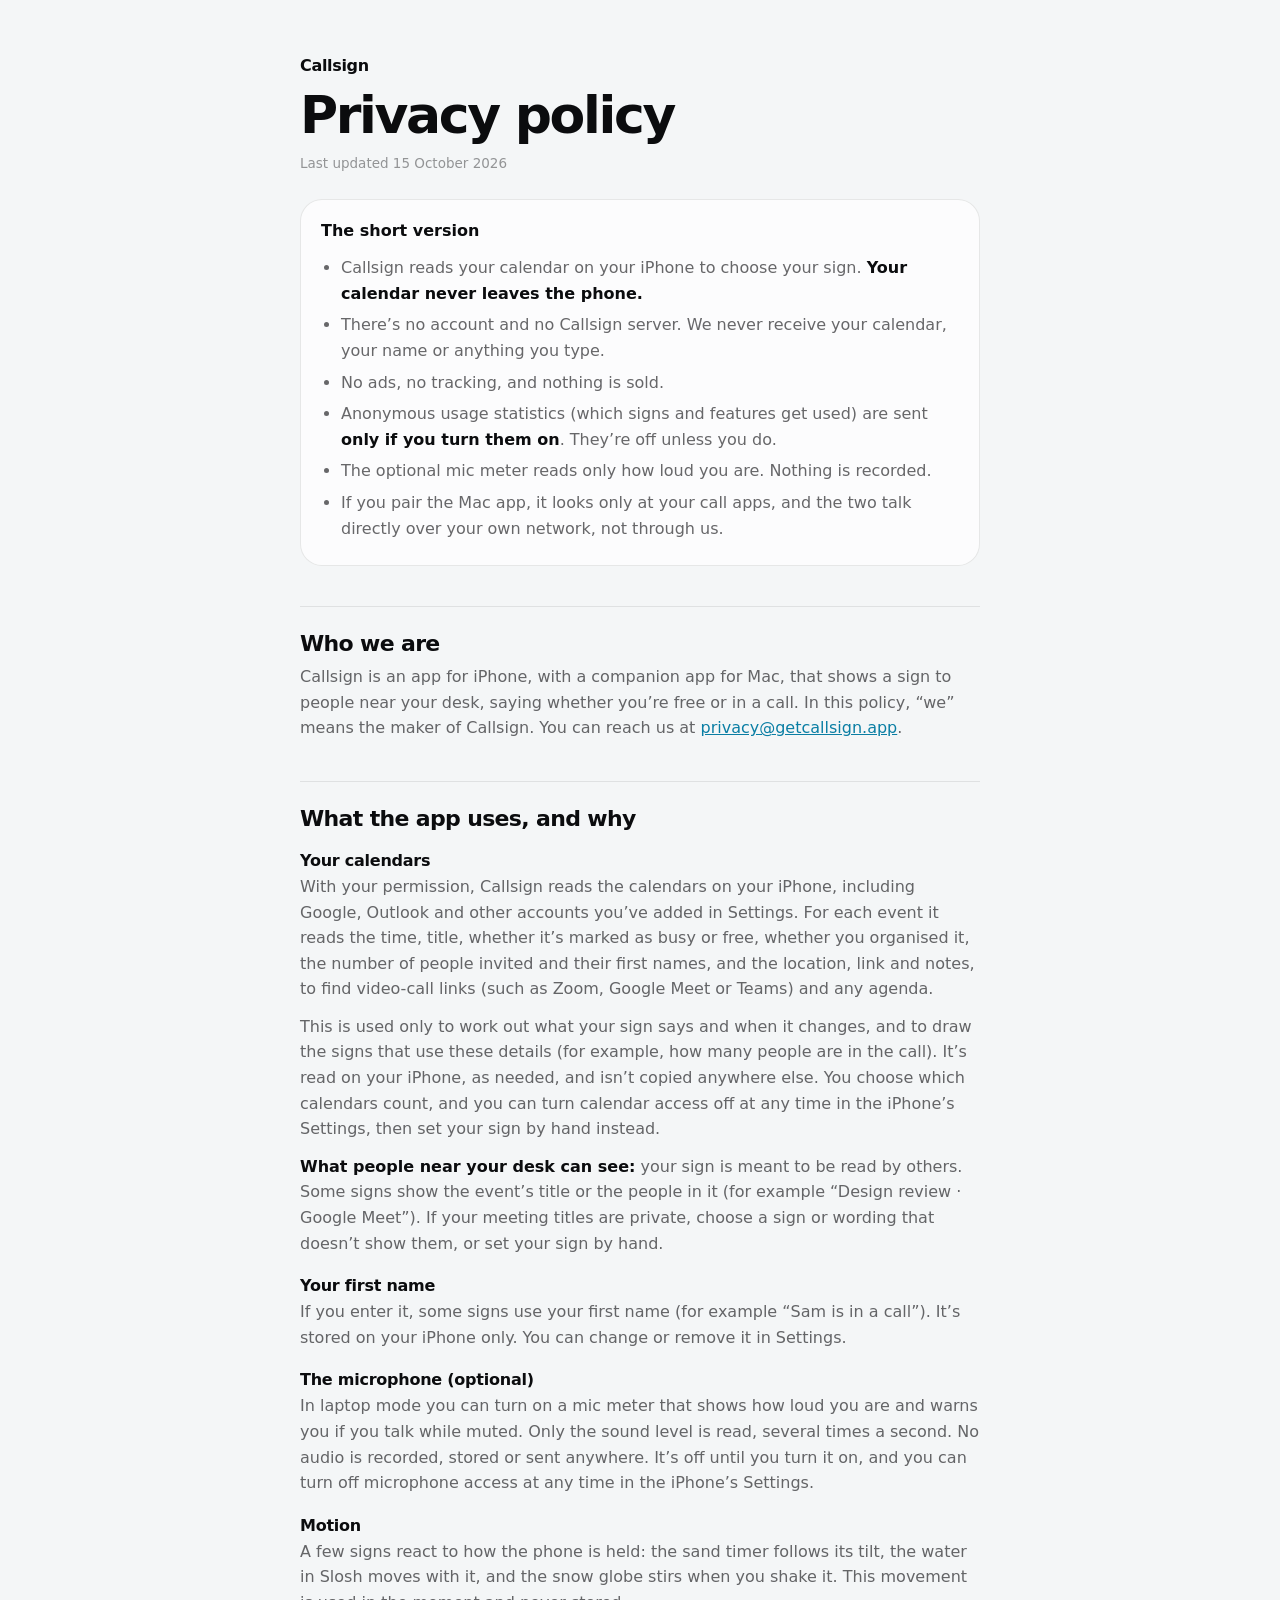
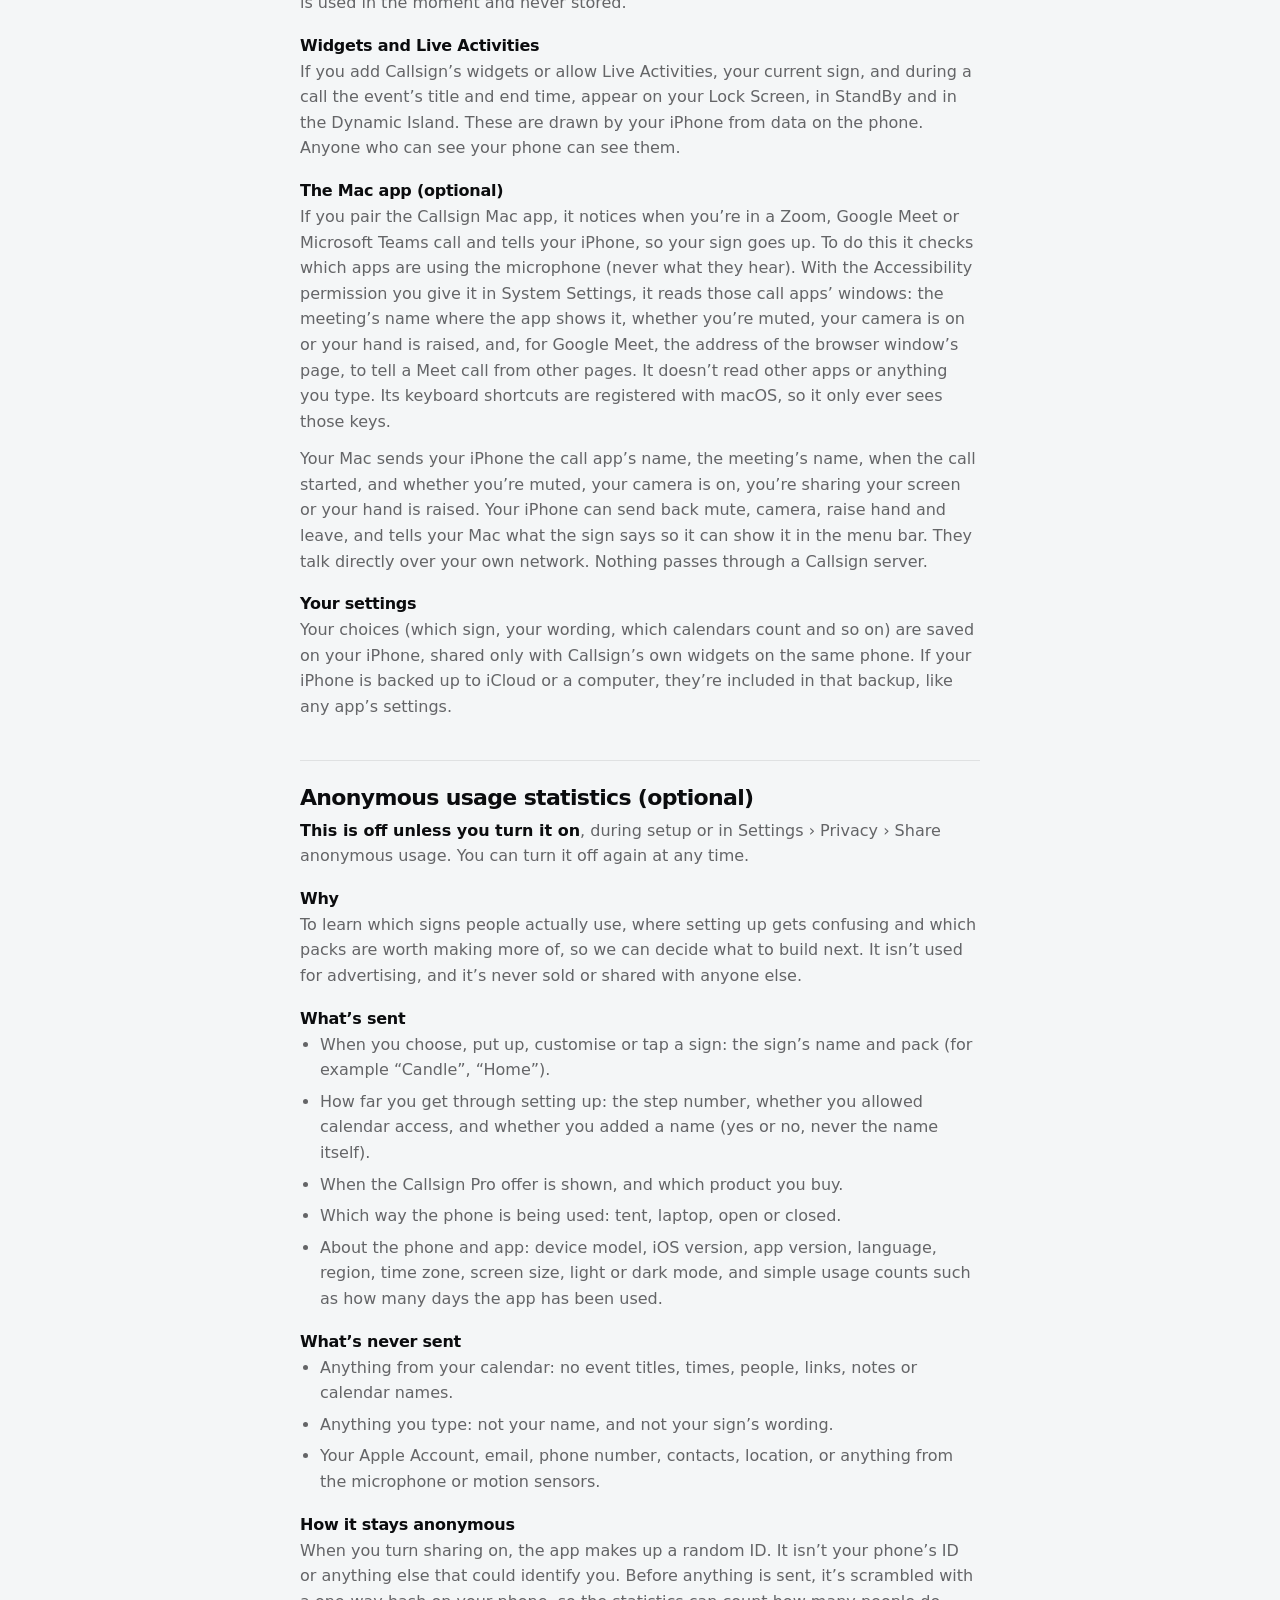
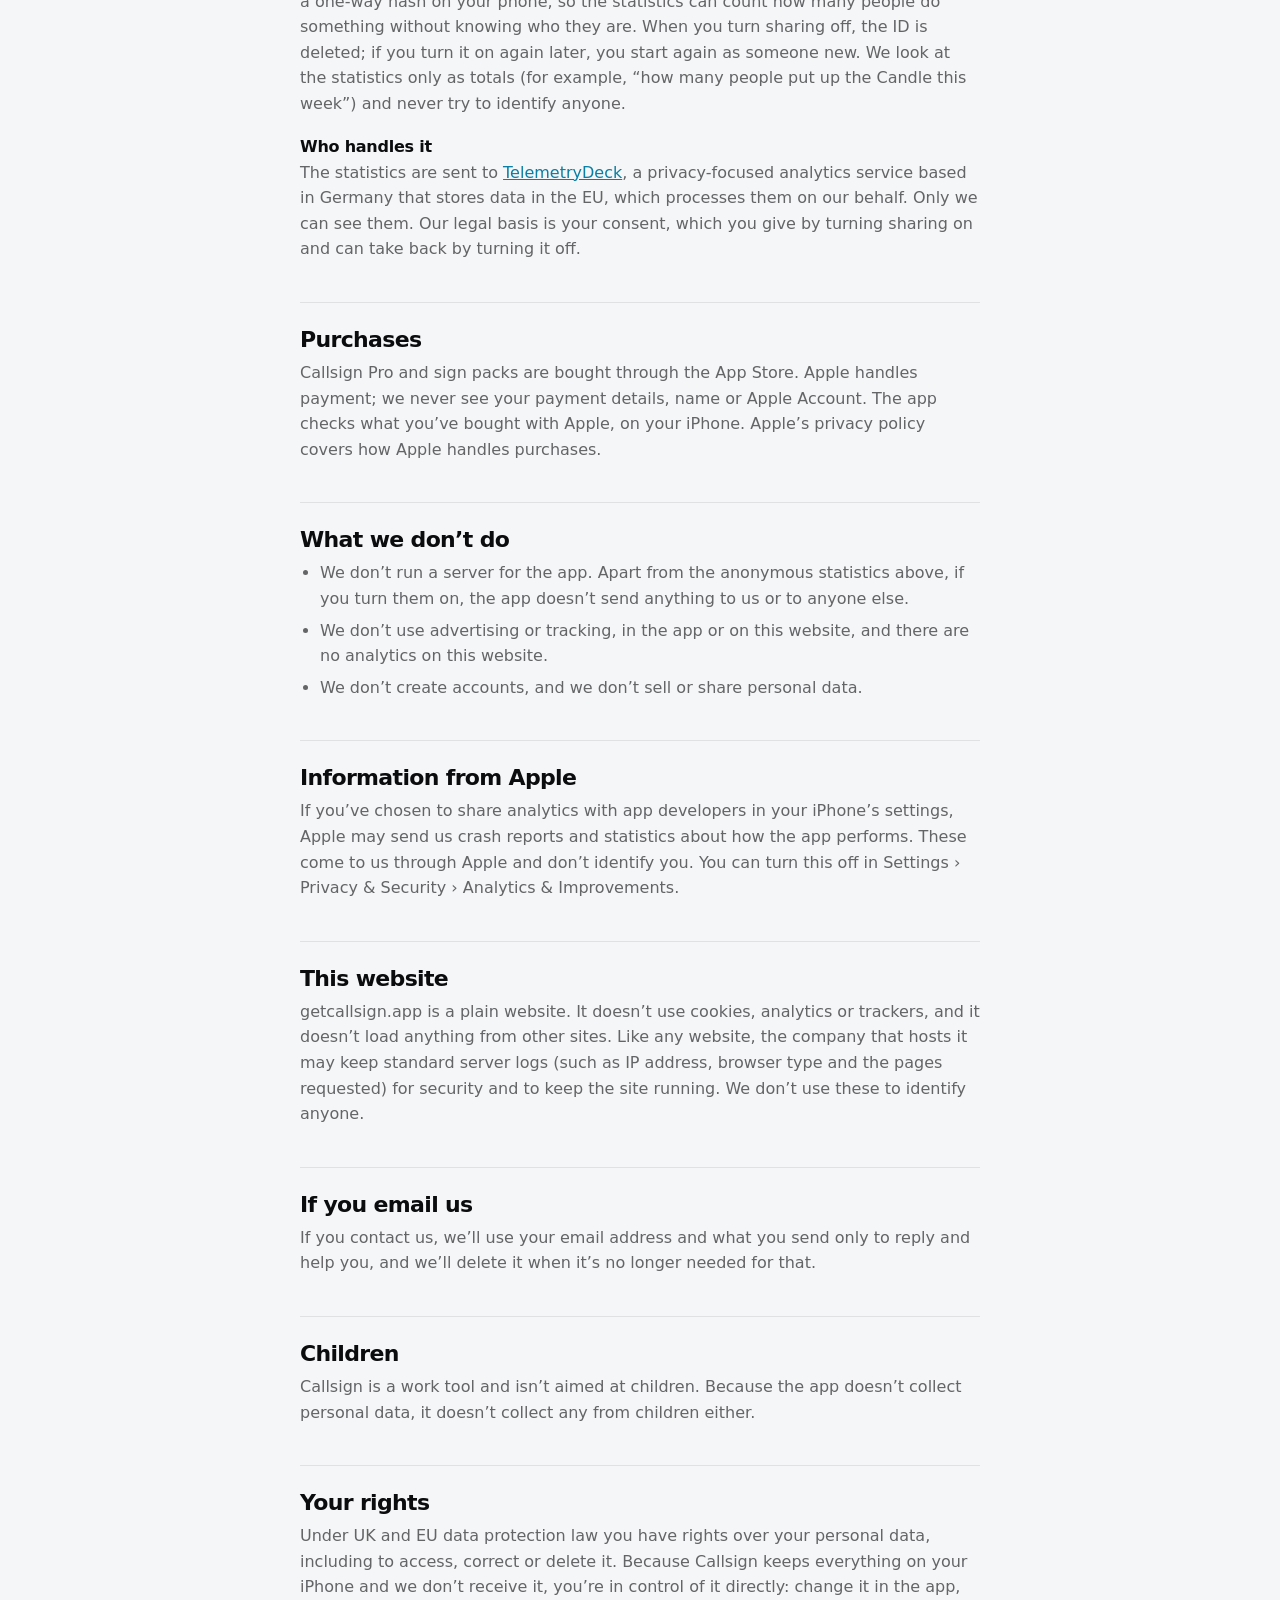
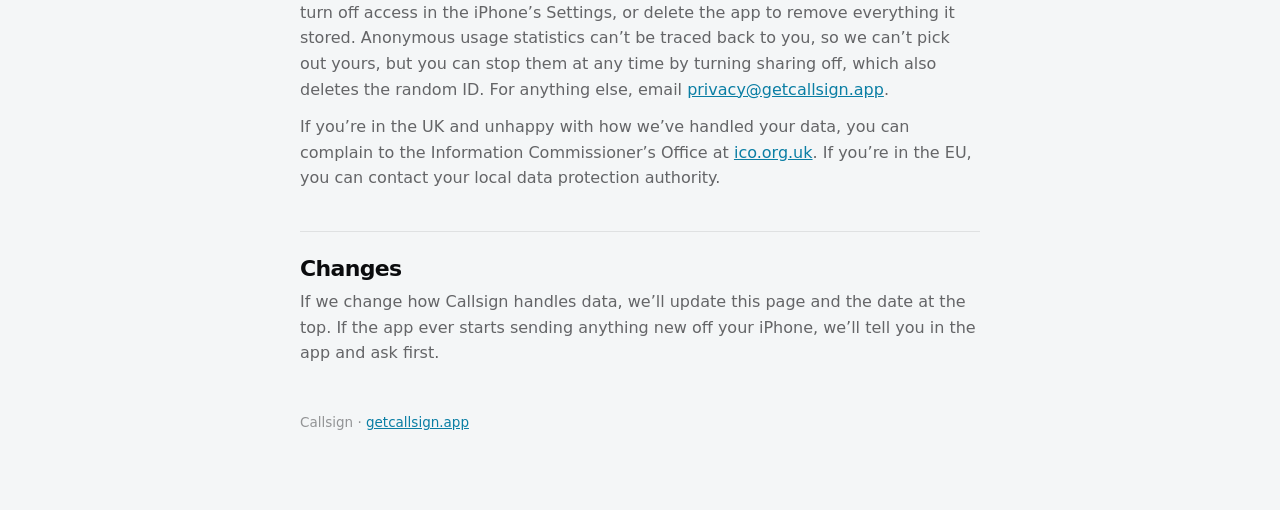
==== privacy/index.html @ 773bed48 "Add the privacy policy page Served at getcallsign.app/privacy. Matches the copy the iOS app ships.  " ====
<!DOCTYPE html>
<!--
  Callsign privacy policy.
  This page is self-contained (no external files) so the iOS app can ship an identical copy
  as Callsign/Resources/privacy.html and show it when getcallsign.app can't be reached.
  When you change this file, copy it over the app's copy too.
-->
<html lang="en-GB">
<head>
  <meta charset="utf-8">
  <meta name="viewport" content="width=device-width, initial-scale=1">
  <title>Privacy policy · Callsign</title>
  <meta name="description" content="Callsign reads your calendar on your iPhone to choose your sign. Your calendar never leaves the phone. Anonymous usage statistics only if you turn them on.">
  <style>
    :root {
      --ink: #0B0C0E;
      --ink-62: rgba(11, 12, 14, .62);
      --ink-42: rgba(11, 12, 14, .42);
      --rule: rgba(11, 12, 14, .09);
      --canvas: #F4F6F7;
      --card: rgba(255, 255, 255, .7);
      --teal: #0A7EA4;
      color-scheme: light dark;
    }
    @media (prefers-color-scheme: dark) {
      :root {
        --ink: #F4F6F7;
        --ink-62: rgba(244, 246, 247, .68);
        --ink-42: rgba(244, 246, 247, .45);
        --rule: rgba(244, 246, 247, .12);
        --canvas: #0B0C0E;
        --card: rgba(255, 255, 255, .06);
        --teal: #5ED2F0;
      }
    }
    * { box-sizing: border-box; }
    body {
      margin: 0;
      background: var(--canvas);
      color: var(--ink);
      font-family: -apple-system, 'SF Pro Text', 'Inter', system-ui, sans-serif;
      -webkit-font-smoothing: antialiased;
      -webkit-text-size-adjust: 100%;
    }
    main { max-width: 720px; margin: 0 auto; padding: 56px 20px 80px; }
    .brand { font-weight: 800; letter-spacing: -.02em; color: var(--ink); text-decoration: none; }
    .caps { font-size: 11.5px; font-weight: 700; letter-spacing: .13em; text-transform: uppercase; color: var(--ink-42); }
    h1 {
      font-family: -apple-system, 'SF Pro Display', 'Inter', system-ui, sans-serif;
      font-size: clamp(36px, 7vw, 52px); font-weight: 800; letter-spacing: -.045em; line-height: 1;
      margin: 14px 0 12px;
    }
    h2 {
      font-family: -apple-system, 'SF Pro Display', 'Inter', system-ui, sans-serif;
      font-size: 22px; font-weight: 800; letter-spacing: -.03em;
      margin: 40px 0 8px; padding-top: 24px; border-top: 1px solid var(--rule);
    }
    h3 { font-size: 16px; font-weight: 700; letter-spacing: -.015em; margin: 20px 0 4px; }
    p, li { font-size: 16px; line-height: 1.6; color: var(--ink-62); }
    p { margin: 0 0 12px; }
    ul { margin: 0 0 12px; padding-left: 20px; }
    li { margin-bottom: 6px; }
    strong { color: var(--ink); font-weight: 650; }
    a { color: var(--teal); }
    .summary {
      background: var(--card); border: 1px solid var(--rule); border-radius: 22px;
      padding: 18px 20px; margin: 24px 0 8px;
    }
    .summary ul { margin: 0; }
    .meta { font-size: 13.5px; color: var(--ink-42); }
    footer { margin-top: 48px; font-size: 13.5px; color: var(--ink-42); }
  </style>
</head>
<body>
<main>
  <a class="brand" href="https://getcallsign.app">Callsign</a>

  <h1>Privacy policy</h1>
  <p class="meta">Last updated 15 October 2026</p>

  <div class="summary">
    <p><strong>The short version</strong></p>
    <ul>
      <li>Callsign reads your calendar on your iPhone to choose your sign. <strong>Your calendar never leaves the phone.</strong></li>
      <li>There’s no account and no Callsign server. We never receive your calendar, your name or anything you type.</li>
      <li>No ads, no tracking, and nothing is sold.</li>
      <li>Anonymous usage statistics (which signs and features get used) are sent <strong>only if you turn them on</strong>. They’re off unless you do.</li>
      <li>The optional mic meter reads only how loud you are. Nothing is recorded.</li>
      <li>If you pair the Mac app, it looks only at your call apps, and the two talk directly over your own network, not through us.</li>
    </ul>
  </div>

  <h2>Who we are</h2>
  <p>Callsign is an app for iPhone, with a companion app for Mac, that shows a sign to people near your desk, saying whether you’re free or in a call. In this policy, “we” means the maker of Callsign. You can reach us at <a href="mailto:privacy@getcallsign.app">privacy@getcallsign.app</a>.</p>

  <h2>What the app uses, and why</h2>

  <h3>Your calendars</h3>
  <p>With your permission, Callsign reads the calendars on your iPhone, including Google, Outlook and other accounts you’ve added in Settings. For each event it reads the time, title, whether it’s marked as busy or free, whether you organised it, the number of people invited and their first names, and the location, link and notes, to find video-call links (such as Zoom, Google Meet or Teams) and any agenda.</p>
  <p>This is used only to work out what your sign says and when it changes, and to draw the signs that use these details (for example, how many people are in the call). It’s read on your iPhone, as needed, and isn’t copied anywhere else. You choose which calendars count, and you can turn calendar access off at any time in the iPhone’s Settings, then set your sign by hand instead.</p>
  <p><strong>What people near your desk can see:</strong> your sign is meant to be read by others. Some signs show the event’s title or the people in it (for example “Design review · Google Meet”). If your meeting titles are private, choose a sign or wording that doesn’t show them, or set your sign by hand.</p>

  <h3>Your first name</h3>
  <p>If you enter it, some signs use your first name (for example “Sam is in a call”). It’s stored on your iPhone only. You can change or remove it in Settings.</p>

  <h3>The microphone (optional)</h3>
  <p>In laptop mode you can turn on a mic meter that shows how loud you are and warns you if you talk while muted. Only the sound level is read, several times a second. No audio is recorded, stored or sent anywhere. It’s off until you turn it on, and you can turn off microphone access at any time in the iPhone’s Settings.</p>

  <h3>Motion</h3>
  <p>A few signs react to how the phone is held: the sand timer follows its tilt, the water in Slosh moves with it, and the snow globe stirs when you shake it. This movement is used in the moment and never stored.</p>

  <h3>Widgets and Live Activities</h3>
  <p>If you add Callsign’s widgets or allow Live Activities, your current sign, and during a call the event’s title and end time, appear on your Lock Screen, in StandBy and in the Dynamic Island. These are drawn by your iPhone from data on the phone. Anyone who can see your phone can see them.</p>

  <h3>The Mac app (optional)</h3>
  <p>If you pair the Callsign Mac app, it notices when you’re in a Zoom, Google Meet or Microsoft Teams call and tells your iPhone, so your sign goes up. To do this it checks which apps are using the microphone (never what they hear). With the Accessibility permission you give it in System Settings, it reads those call apps’ windows: the meeting’s name where the app shows it, whether you’re muted, your camera is on or your hand is raised, and, for Google Meet, the address of the browser window’s page, to tell a Meet call from other pages. It doesn’t read other apps or anything you type. Its keyboard shortcuts are registered with macOS, so it only ever sees those keys.</p>
  <p>Your Mac sends your iPhone the call app’s name, the meeting’s name, when the call started, and whether you’re muted, your camera is on, you’re sharing your screen or your hand is raised. Your iPhone can send back mute, camera, raise hand and leave, and tells your Mac what the sign says so it can show it in the menu bar. They talk directly over your own network. Nothing passes through a Callsign server.</p>

  <h3>Your settings</h3>
  <p>Your choices (which sign, your wording, which calendars count and so on) are saved on your iPhone, shared only with Callsign’s own widgets on the same phone. If your iPhone is backed up to iCloud or a computer, they’re included in that backup, like any app’s settings.</p>

  <h2>Anonymous usage statistics (optional)</h2>
  <p><strong>This is off unless you turn it on</strong>, during setup or in Settings › Privacy › Share anonymous usage. You can turn it off again at any time.</p>

  <h3>Why</h3>
  <p>To learn which signs people actually use, where setting up gets confusing and which packs are worth making more of, so we can decide what to build next. It isn’t used for advertising, and it’s never sold or shared with anyone else.</p>

  <h3>What’s sent</h3>
  <ul>
    <li>When you choose, put up, customise or tap a sign: the sign’s name and pack (for example “Candle”, “Home”).</li>
    <li>How far you get through setting up: the step number, whether you allowed calendar access, and whether you added a name (yes or no, never the name itself).</li>
    <li>When the Callsign Pro offer is shown, and which product you buy.</li>
    <li>Which way the phone is being used: tent, laptop, open or closed.</li>
    <li>About the phone and app: device model, iOS version, app version, language, region, time zone, screen size, light or dark mode, and simple usage counts such as how many days the app has been used.</li>
  </ul>

  <h3>What’s never sent</h3>
  <ul>
    <li>Anything from your calendar: no event titles, times, people, links, notes or calendar names.</li>
    <li>Anything you type: not your name, and not your sign’s wording.</li>
    <li>Your Apple Account, email, phone number, contacts, location, or anything from the microphone or motion sensors.</li>
  </ul>

  <h3>How it stays anonymous</h3>
  <p>When you turn sharing on, the app makes up a random ID. It isn’t your phone’s ID or anything else that could identify you. Before anything is sent, it’s scrambled with a one-way hash on your phone, so the statistics can count how many people do something without knowing who they are. When you turn sharing off, the ID is deleted; if you turn it on again later, you start again as someone new. We look at the statistics only as totals (for example, “how many people put up the Candle this week”) and never try to identify anyone.</p>

  <h3>Who handles it</h3>
  <p>The statistics are sent to <a href="https://telemetrydeck.com">TelemetryDeck</a>, a privacy-focused analytics service based in Germany that stores data in the EU, which processes them on our behalf. Only we can see them. Our legal basis is your consent, which you give by turning sharing on and can take back by turning it off.</p>

  <h2>Purchases</h2>
  <p>Callsign Pro and sign packs are bought through the App Store. Apple handles payment; we never see your payment details, name or Apple Account. The app checks what you’ve bought with Apple, on your iPhone. Apple’s privacy policy covers how Apple handles purchases.</p>

  <h2>What we don’t do</h2>
  <ul>
    <li>We don’t run a server for the app. Apart from the anonymous statistics above, if you turn them on, the app doesn’t send anything to us or to anyone else.</li>
    <li>We don’t use advertising or tracking, in the app or on this website, and there are no analytics on this website.</li>
    <li>We don’t create accounts, and we don’t sell or share personal data.</li>
  </ul>

  <h2>Information from Apple</h2>
  <p>If you’ve chosen to share analytics with app developers in your iPhone’s settings, Apple may send us crash reports and statistics about how the app performs. These come to us through Apple and don’t identify you. You can turn this off in Settings › Privacy &amp; Security › Analytics &amp; Improvements.</p>

  <h2>This website</h2>
  <p>getcallsign.app is a plain website. It doesn’t use cookies, analytics or trackers, and it doesn’t load anything from other sites. Like any website, the company that hosts it may keep standard server logs (such as IP address, browser type and the pages requested) for security and to keep the site running. We don’t use these to identify anyone.</p>

  <h2>If you email us</h2>
  <p>If you contact us, we’ll use your email address and what you send only to reply and help you, and we’ll delete it when it’s no longer needed for that.</p>

  <h2>Children</h2>
  <p>Callsign is a work tool and isn’t aimed at children. Because the app doesn’t collect personal data, it doesn’t collect any from children either.</p>

  <h2>Your rights</h2>
  <p>Under UK and EU data protection law you have rights over your personal data, including to access, correct or delete it. Because Callsign keeps everything on your iPhone and we don’t receive it, you’re in control of it directly: change it in the app, turn off access in the iPhone’s Settings, or delete the app to remove everything it stored. Anonymous usage statistics can’t be traced back to you, so we can’t pick out yours, but you can stop them at any time by turning sharing off, which also deletes the random ID. For anything else, email <a href="mailto:privacy@getcallsign.app">privacy@getcallsign.app</a>.</p>
  <p>If you’re in the UK and unhappy with how we’ve handled your data, you can complain to the Information Commissioner’s Office at <a href="https://ico.org.uk">ico.org.uk</a>. If you’re in the EU, you can contact your local data protection authority.</p>

  <h2>Changes</h2>
  <p>If we change how Callsign handles data, we’ll update this page and the date at the top. If the app ever starts sending anything new off your iPhone, we’ll tell you in the app and ask first.</p>

  <footer>Callsign · <a href="https://getcallsign.app">getcallsign.app</a></footer>
</main>
</body>
</html>
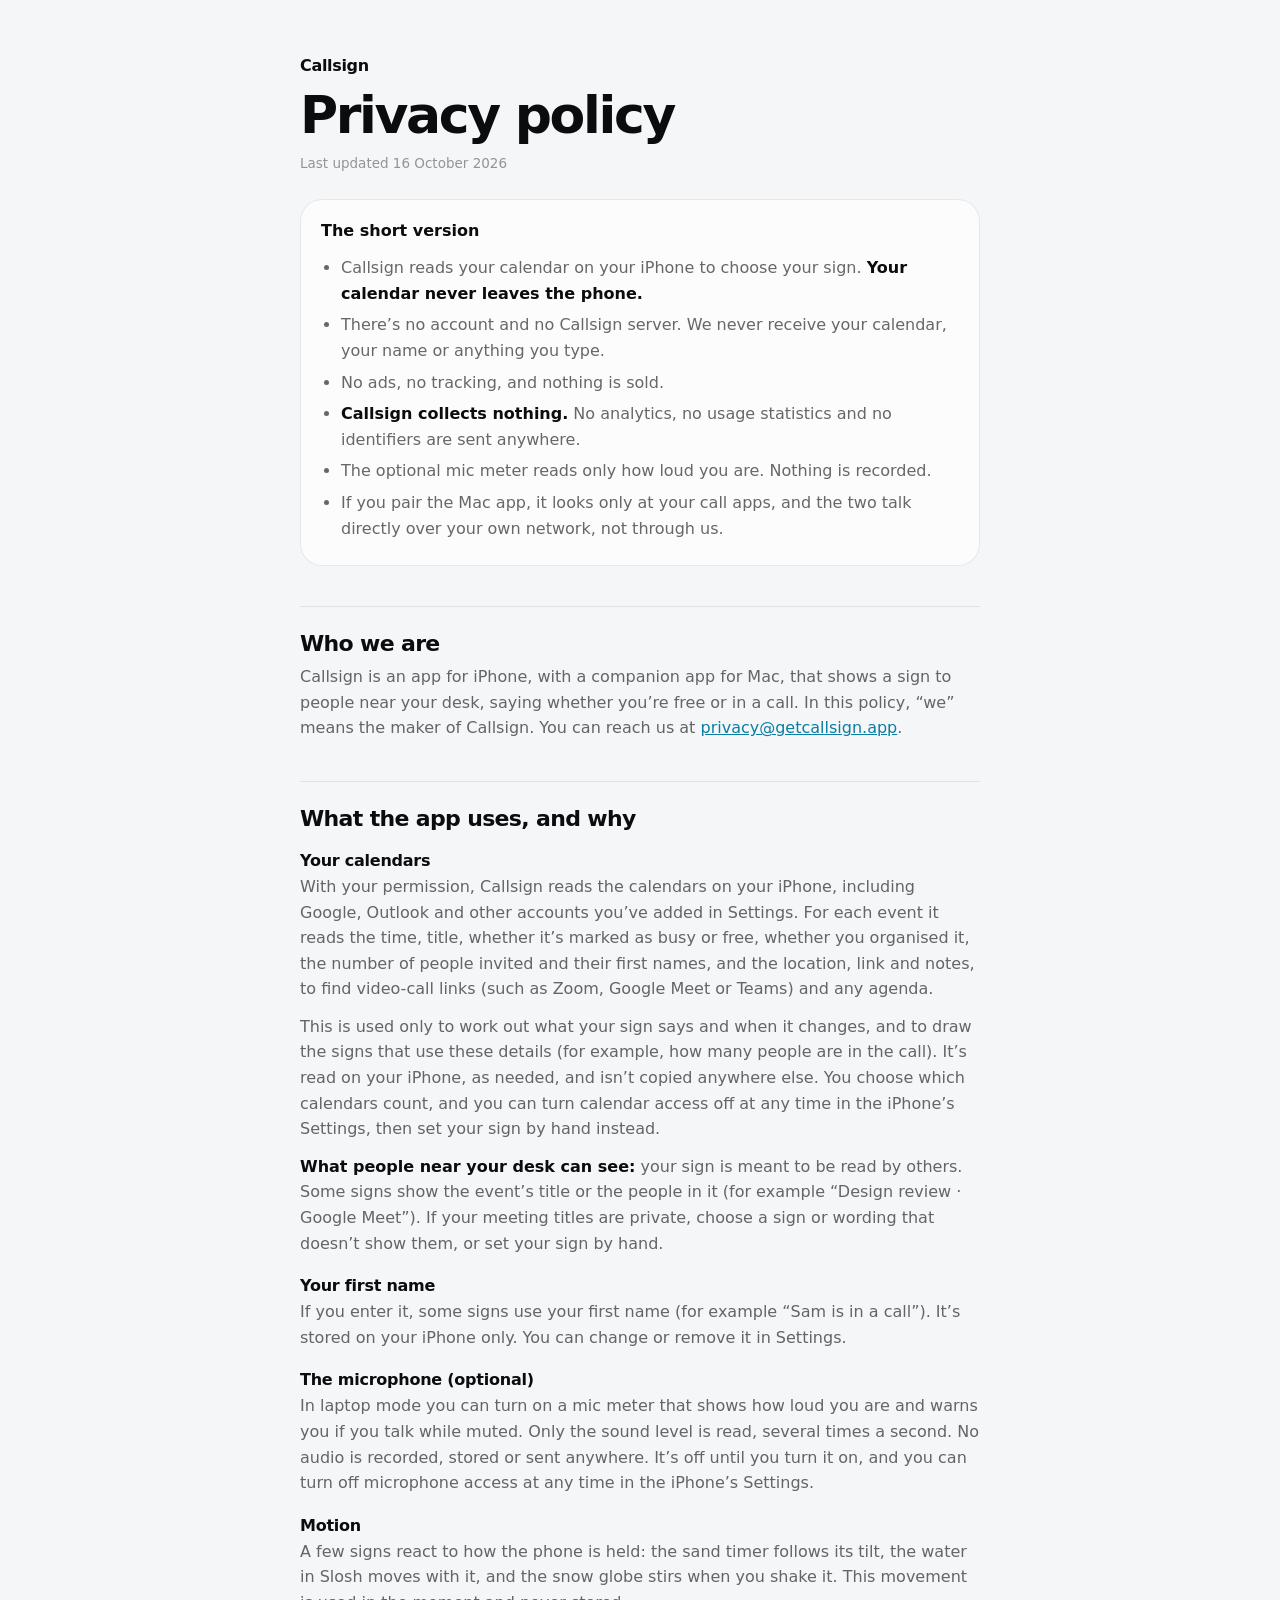
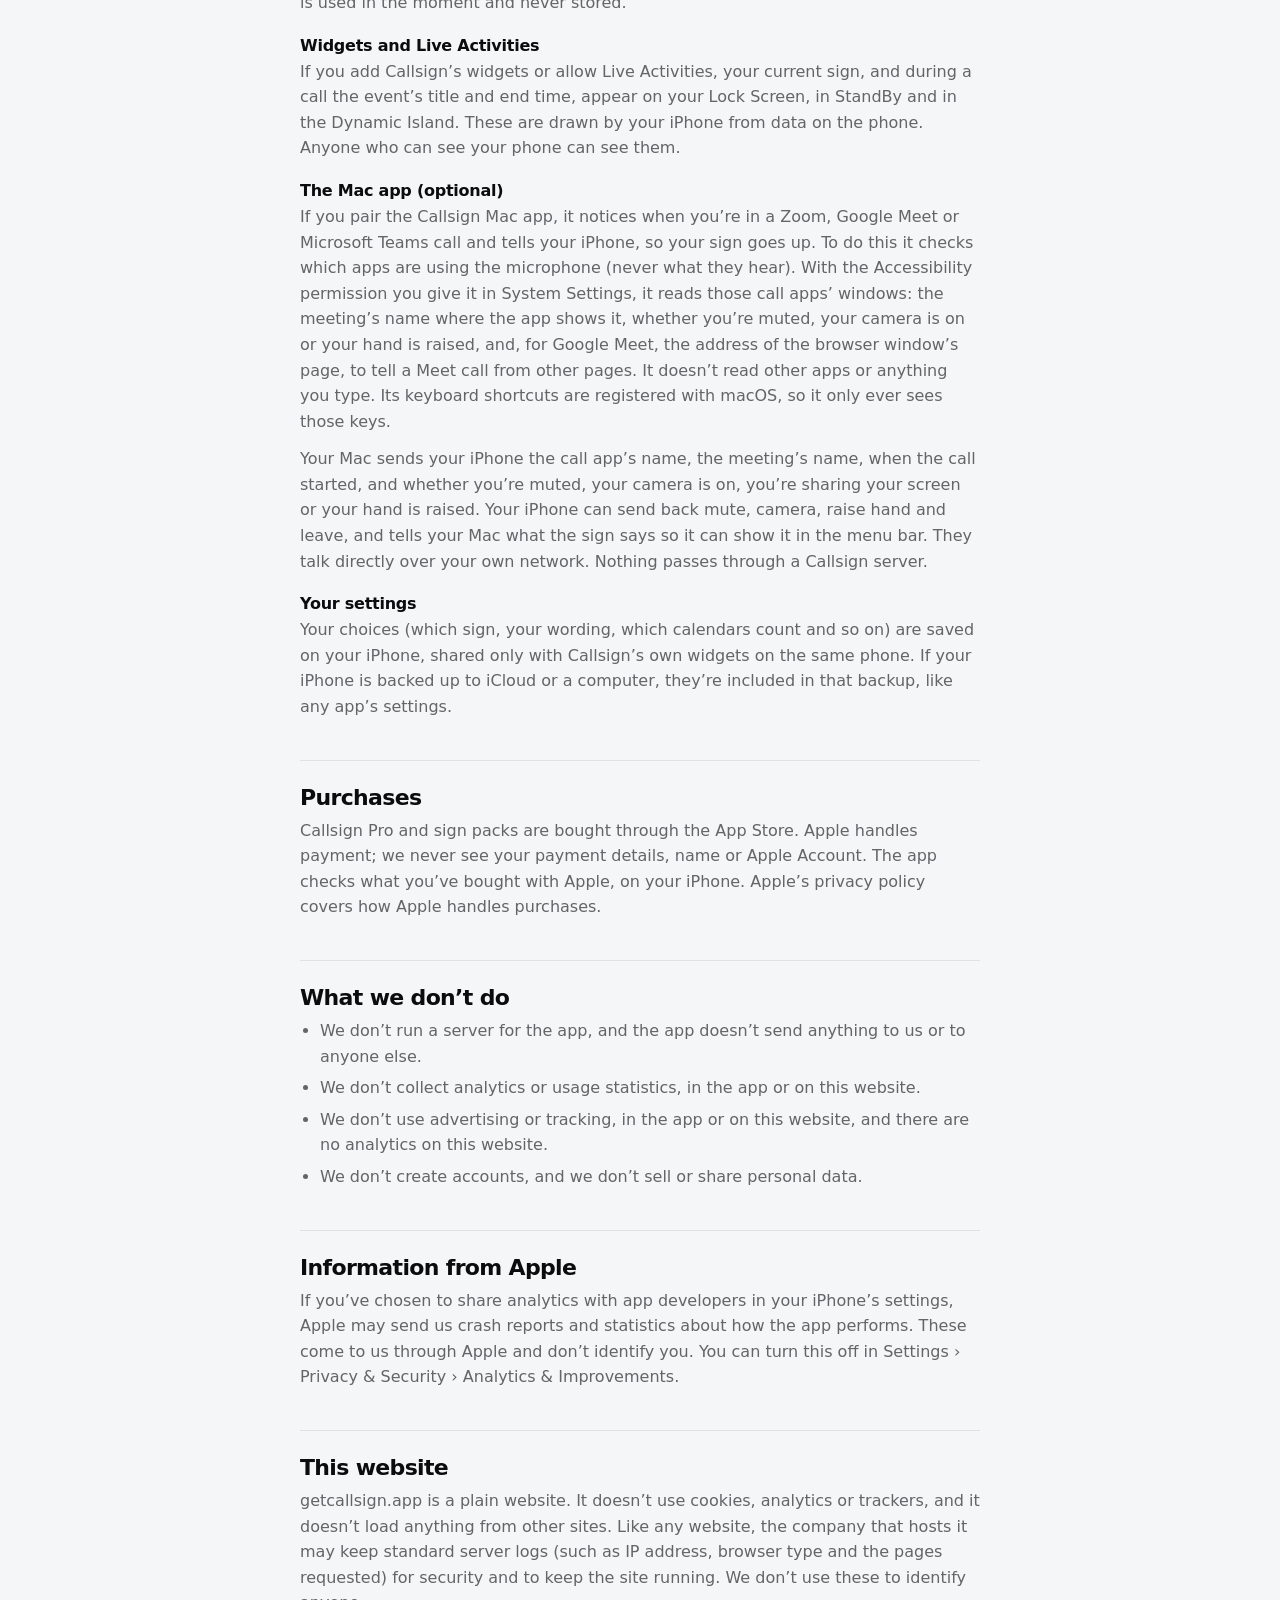
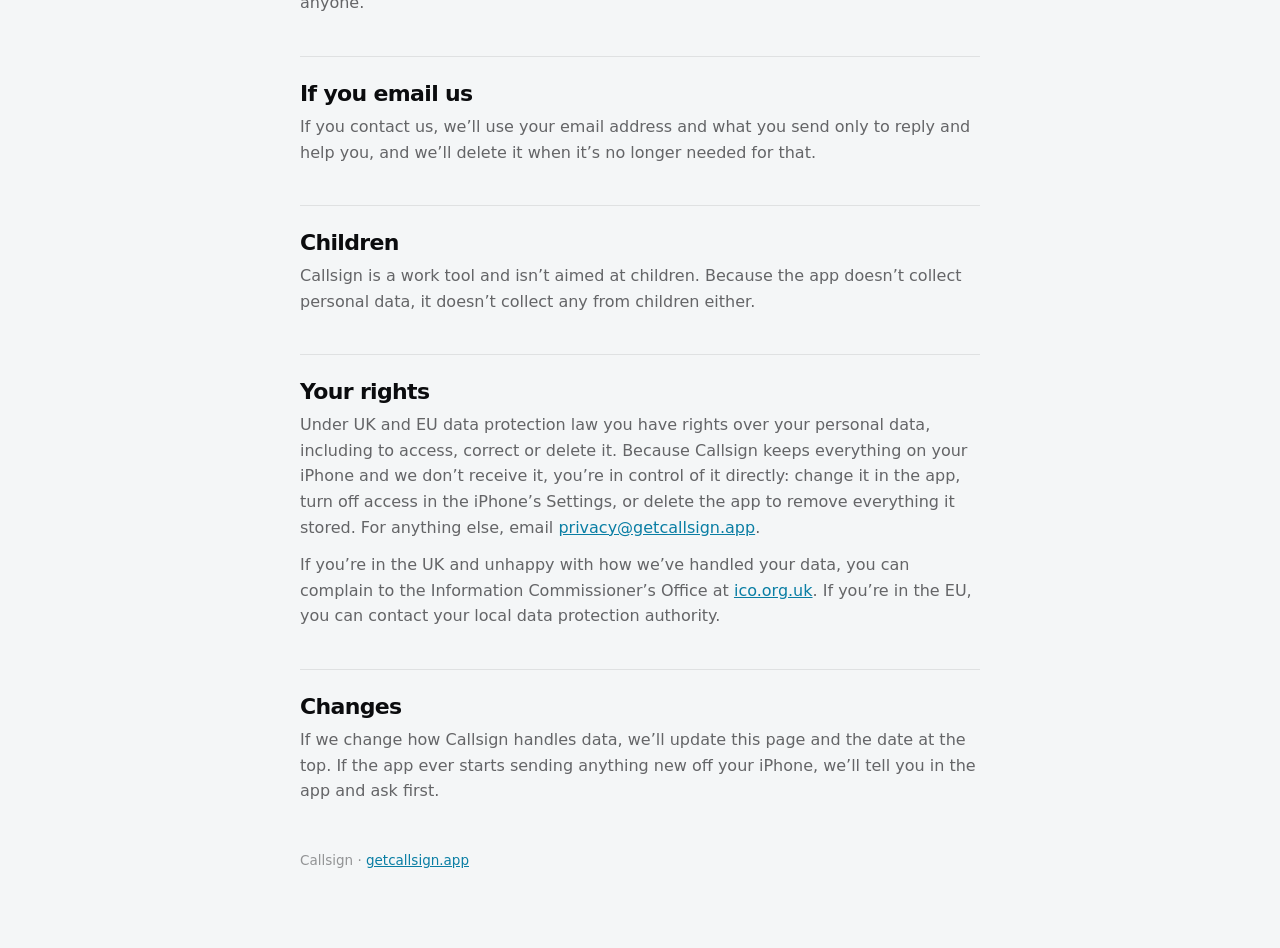
==== commit 93171d5c: "Privacy policy: Callsign collects nothing Co-Authored-By: Claude Opus 5.5 <noreply@anthropic.com>" ====
--- a/privacy/index.html
+++ b/privacy/index.html
@@ -10,7 +10,7 @@
   <meta charset="utf-8">
   <meta name="viewport" content="width=device-width, initial-scale=1">
   <title>Privacy policy · Callsign</title>
-  <meta name="description" content="Callsign reads your calendar on your iPhone to choose your sign. Your calendar never leaves the phone. Anonymous usage statistics only if you turn them on.">
+  <meta name="description" content="Callsign reads your calendar on your iPhone to choose your sign. Your calendar never leaves the phone, and the app collects nothing.">
   <style>
     :root {
       --ink: #0B0C0E;
@@ -76,7 +76,7 @@
   <a class="brand" href="https://getcallsign.app">Callsign</a>
 
   <h1>Privacy policy</h1>
-  <p class="meta">Last updated 15 October 2026</p>
+  <p class="meta">Last updated 16 October 2026</p>
 
   <div class="summary">
     <p><strong>The short version</strong></p>
@@ -84,7 +84,7 @@
       <li>Callsign reads your calendar on your iPhone to choose your sign. <strong>Your calendar never leaves the phone.</strong></li>
       <li>There’s no account and no Callsign server. We never receive your calendar, your name or anything you type.</li>
       <li>No ads, no tracking, and nothing is sold.</li>
-      <li>Anonymous usage statistics (which signs and features get used) are sent <strong>only if you turn them on</strong>. They’re off unless you do.</li>
+      <li><strong>Callsign collects nothing.</strong> No analytics, no usage statistics and no identifiers are sent anywhere.</li>
       <li>The optional mic meter reads only how loud you are. Nothing is recorded.</li>
       <li>If you pair the Mac app, it looks only at your call apps, and the two talk directly over your own network, not through us.</li>
     </ul>
@@ -119,40 +119,13 @@
   <h3>Your settings</h3>
   <p>Your choices (which sign, your wording, which calendars count and so on) are saved on your iPhone, shared only with Callsign’s own widgets on the same phone. If your iPhone is backed up to iCloud or a computer, they’re included in that backup, like any app’s settings.</p>
 
-  <h2>Anonymous usage statistics (optional)</h2>
-  <p><strong>This is off unless you turn it on</strong>, during setup or in Settings › Privacy › Share anonymous usage. You can turn it off again at any time.</p>
-
-  <h3>Why</h3>
-  <p>To learn which signs people actually use, where setting up gets confusing and which packs are worth making more of, so we can decide what to build next. It isn’t used for advertising, and it’s never sold or shared with anyone else.</p>
-
-  <h3>What’s sent</h3>
-  <ul>
-    <li>When you choose, put up, customise or tap a sign: the sign’s name and pack (for example “Candle”, “Home”).</li>
-    <li>How far you get through setting up: the step number, whether you allowed calendar access, and whether you added a name (yes or no, never the name itself).</li>
-    <li>When the Callsign Pro offer is shown, and which product you buy.</li>
-    <li>Which way the phone is being used: tent, laptop, open or closed.</li>
-    <li>About the phone and app: device model, iOS version, app version, language, region, time zone, screen size, light or dark mode, and simple usage counts such as how many days the app has been used.</li>
-  </ul>
-
-  <h3>What’s never sent</h3>
-  <ul>
-    <li>Anything from your calendar: no event titles, times, people, links, notes or calendar names.</li>
-    <li>Anything you type: not your name, and not your sign’s wording.</li>
-    <li>Your Apple Account, email, phone number, contacts, location, or anything from the microphone or motion sensors.</li>
-  </ul>
-
-  <h3>How it stays anonymous</h3>
-  <p>When you turn sharing on, the app makes up a random ID. It isn’t your phone’s ID or anything else that could identify you. Before anything is sent, it’s scrambled with a one-way hash on your phone, so the statistics can count how many people do something without knowing who they are. When you turn sharing off, the ID is deleted; if you turn it on again later, you start again as someone new. We look at the statistics only as totals (for example, “how many people put up the Candle this week”) and never try to identify anyone.</p>
-
-  <h3>Who handles it</h3>
-  <p>The statistics are sent to <a href="https://telemetrydeck.com">TelemetryDeck</a>, a privacy-focused analytics service based in Germany that stores data in the EU, which processes them on our behalf. Only we can see them. Our legal basis is your consent, which you give by turning sharing on and can take back by turning it off.</p>
-
   <h2>Purchases</h2>
   <p>Callsign Pro and sign packs are bought through the App Store. Apple handles payment; we never see your payment details, name or Apple Account. The app checks what you’ve bought with Apple, on your iPhone. Apple’s privacy policy covers how Apple handles purchases.</p>
 
   <h2>What we don’t do</h2>
   <ul>
-    <li>We don’t run a server for the app. Apart from the anonymous statistics above, if you turn them on, the app doesn’t send anything to us or to anyone else.</li>
+    <li>We don’t run a server for the app, and the app doesn’t send anything to us or to anyone else.</li>
+    <li>We don’t collect analytics or usage statistics, in the app or on this website.</li>
     <li>We don’t use advertising or tracking, in the app or on this website, and there are no analytics on this website.</li>
     <li>We don’t create accounts, and we don’t sell or share personal data.</li>
   </ul>
@@ -170,7 +143,7 @@
   <p>Callsign is a work tool and isn’t aimed at children. Because the app doesn’t collect personal data, it doesn’t collect any from children either.</p>
 
   <h2>Your rights</h2>
-  <p>Under UK and EU data protection law you have rights over your personal data, including to access, correct or delete it. Because Callsign keeps everything on your iPhone and we don’t receive it, you’re in control of it directly: change it in the app, turn off access in the iPhone’s Settings, or delete the app to remove everything it stored. Anonymous usage statistics can’t be traced back to you, so we can’t pick out yours, but you can stop them at any time by turning sharing off, which also deletes the random ID. For anything else, email <a href="mailto:privacy@getcallsign.app">privacy@getcallsign.app</a>.</p>
+  <p>Under UK and EU data protection law you have rights over your personal data, including to access, correct or delete it. Because Callsign keeps everything on your iPhone and we don’t receive it, you’re in control of it directly: change it in the app, turn off access in the iPhone’s Settings, or delete the app to remove everything it stored. For anything else, email <a href="mailto:privacy@getcallsign.app">privacy@getcallsign.app</a>.</p>
   <p>If you’re in the UK and unhappy with how we’ve handled your data, you can complain to the Information Commissioner’s Office at <a href="https://ico.org.uk">ico.org.uk</a>. If you’re in the EU, you can contact your local data protection authority.</p>
 
   <h2>Changes</h2>
